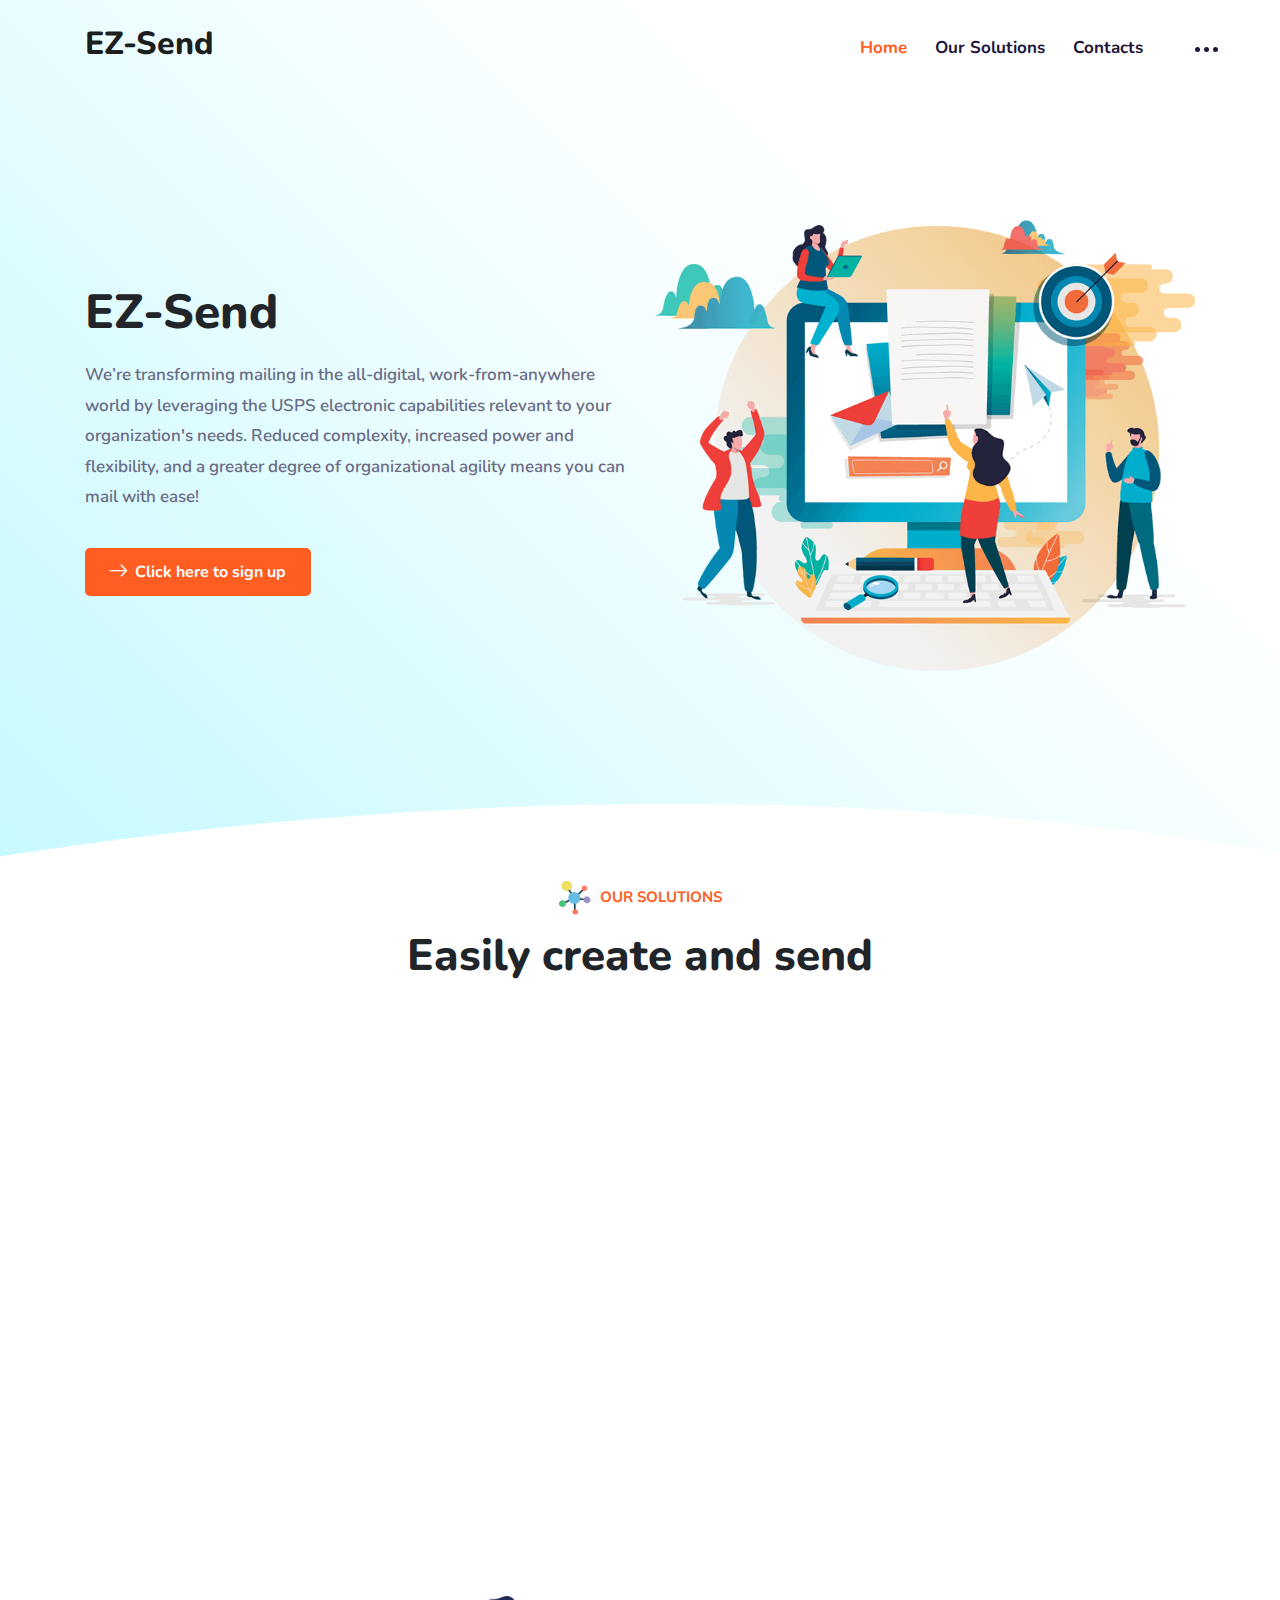
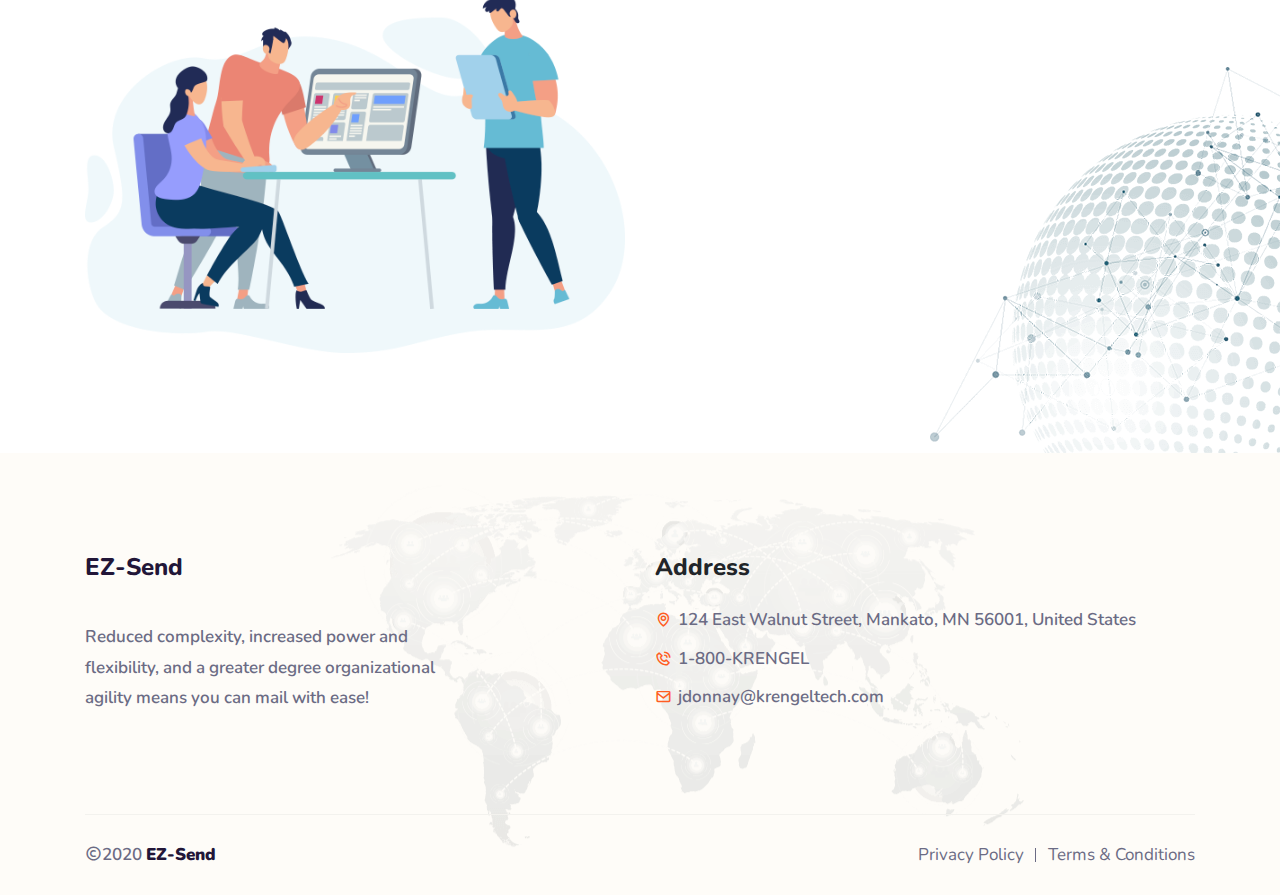
==== index.html @ e2d55f9f "init" ====
<!doctype html>
<html lang="zxx">
    <head>
        <!-- Required meta tags -->
        <meta charset="utf-8">
        <meta name="viewport" content="width=device-width, initial-scale=1, shrink-to-fit=no">

        <!-- Links of CSS files -->
        <link rel="stylesheet" href="assets/css/bootstrap.min.css">
        <link rel="stylesheet" href="assets/css/animate.min.css">
        <link rel="stylesheet" href="assets/css/boxicons.min.css">
        <link rel="stylesheet" href="assets/css/flaticon.css">
        <link rel="stylesheet" href="assets/css/nice-select.min.css">
        <link rel="stylesheet" href="assets/css/rangeSlider.min.css">
        <link rel="stylesheet" href="assets/css/fancybox.min.css">
        <link rel="stylesheet" href="assets/css/meanmenu.min.css">
        <link rel="stylesheet" href="assets/css/owl.carousel.min.css">
        <link rel="stylesheet" href="assets/css/magnific-popup.min.css">
        <link rel="stylesheet" href="assets/css/style.css">
        <link rel="stylesheet" href="assets/css/responsive.css">

        <title>Tracer - IT Startup Templates Collection</title>

        <link rel="icon" type="image/png" href="assets/img/favicon.png">
    </head>
    <body>

        <!-- Start Preloader Area -->
        <div class="preloader">
            <div class="loader">
                <div class="sbl-half-circle-spin">
                    <div></div>
                </div>
            </div>
        </div>
        <!-- End Preloader Area -->

        <!-- Start Navbar Area -->
        <div class="navbar-area">
            <div class="tracer-responsive-nav">
                <div class="container">
                    <div class="tracer-responsive-menu">
                        <div class="logo">
                            <a href="index.html">
                                <h2>EZ-Send</h2>
                            </a>
                        </div>
                    </div>
                </div>
            </div>

            <div class="tracer-nav">
                <div class="container">
                    <nav class="navbar navbar-expand-md navbar-light">
                        <a class="navbar-brand" href="index.html">
                            <h2>EZ-Send</h2>
                        </a>

                        <div class="collapse navbar-collapse mean-menu">
                            <ul class="navbar-nav">
                                <li class="nav-item"><a href="#" class="nav-link active">Home</a>
                                </li>

                                <li class="nav-item"><a href="#solutions" class="nav-link">Our Solutions</a>
                                </li>

                                <li class="nav-item"><a href="#contacts" class="nav-link">Contacts</a>
                                </li>
                            </ul>

                            <div class="others-option d-flex align-items-center">
                                <div class="option-item">
                                    <a href="contact.html" class="default-btn"><i class="flaticon-right"></i>Get Started<span></span></a>
                                </div>
                            </div>
                        </div>
                    </nav>
                </div>
            </div>

            <div class="others-option-for-responsive">
                <div class="container">
                    <div class="dot-menu">
                        <div class="inner">
                            <div class="circle circle-one"></div>
                            <div class="circle circle-two"></div>
                            <div class="circle circle-three"></div>
                        </div>
                    </div>
                    
                    <div class="container">
                        <div class="option-inner">
                            <div class="others-option">
                                <div class="option-item">
                                    <a href="contact.html" class="default-btn"><i class="flaticon-right"></i>Get Started<span></span></a>
                                </div>
                            </div>
                        </div>
                    </div>
                </div>
            </div>
        </div>
        <!-- End Navbar Area -->

        <!-- Start Main Banner Area -->
        <div class="it-services-banner">
            <div class="container">
                <div class="row align-items-center">
                    <div class="col-lg-6 col-md-12">
                        <div class="main-banner-content">
                            <h1 class="wow fadeInLeft" data-wow-delay="00ms" data-wow-duration="1000ms">EZ-Send</h1>
                            <p class="wow fadeInLeft" data-wow-delay="100ms" data-wow-duration="1000ms">We’re transforming mailing in the all-digital, work-from-anywhere world by leveraging the USPS electronic capabilities relevant to your organization's needs. Reduced complexity, increased power and flexibility, and a greater degree of organizational agility means you can mail with ease!
                            </p>
                            <div class="btn-box">
                                <a href="contact.html" class="default-btn wow fadeInRight" data-wow-delay="200ms" data-wow-duration="1000ms"><i class="flaticon-right"></i>Click here to sign up<span></span></a>
                            </div>
                        </div>
                    </div>

                    <div class="col-lg-6 col-md-12">
                        <div class="main-banner-image wow fadeInUp" data-wow-delay="00ms" data-wow-duration="1000ms" data-speed="0.06" data-revert="true">
                            <img src="assets/img/banner-img1.png" alt="image">
                        </div>
                    </div>
                </div>
            </div>
        </div>
        <!-- End Main Banner Area -->

        <!-- Start Solutions Area -->
        <section class="solutions-area pb-70">
            <div class="container">
                <div class="section-title">
                    <span class="sub-title"><img src="assets/img/star-icon.png" alt="image"> Our Solutions</span>
                    <h2 id="solutions">Easily create and send<span class="overlay"></span></h2>
                </div>

                <div class="row">
                    <div class="col-lg-4 col-md-6 col-sm-6">
                        <div class="single-solutions-box wow fadeInUp" data-wow-delay="00ms" data-wow-duration="1500ms">
                            <div class="icon">
                                <i class="flaticon-rocket"></i>
                            </div>
                            <h3>First Class Letters</h3>
                            <p>Lorem ipsum dolor sit amet, consectetur adipiscing elit, sed do eiusmod tempor incididunt ut labore et.</p>
                        </div>
                    </div>

                    <div class="col-lg-4 col-md-6 col-sm-6">
                        <div class="single-solutions-box wow fadeInUp" data-wow-delay="100ms" data-wow-duration="1500ms">
                            <div class="icon">
                                <i class="flaticon-laptop"></i>
                            </div>
                            <h3>Certified Mail</h3>
                            <p>Lorem ipsum dolor sit amet, consectetur adipiscing elit, sed do eiusmod tempor incididunt ut labore et.</p>
                        </div>
                    </div>

                    <div class="col-lg-4 col-md-6 col-sm-6 offset-lg-0 offset-sm-3 offset-md-3">
                        <div class="single-solutions-box wow fadeInUp" data-wow-delay="200ms" data-wow-duration="1500ms">
                            <div class="icon">
                                <i class="flaticon-money"></i>
                            </div>
                            <h3>Priority Mail</h3>
                            <p>Lorem ipsum dolor sit amet, consectetur adipiscing elit, sed do eiusmod tempor incididunt ut labore et.</p>
                        </div>
                    </div>
                </div>
            </div>
        </section>
        <!-- End Solutions Area -->

        <!-- Start Project Start Area -->
        <section class="project-start-area ptb-100">
            <div class="container">
                <div class="row align-items-center">
                    <div class="col-lg-6 col-md-12">
                        <div class="project-start-image">
                            <img src="assets/img/project-start1.png" data-speed="0.06" data-revert="true" alt="image">
                        </div>
                    </div>

                    <div class="col-lg-6 col-md-12">
                        <div class="project-start-content">
                            <h2 class="wow fadeInUp" data-wow-delay="00ms" data-wow-duration="1500ms">We Like to Start Your Project With Us</h2>
                            <p class="wow fadeInUp" data-wow-delay="100ms" data-wow-duration="1500ms">Lorem ipsum dolor sit amet, consectetur adipiscing elit, sed do eiusmod tempor incididunt ut labore et dolore magna.</p>
                            <a href="contact.html" class="default-btn wow fadeInUp" data-wow-delay="200ms" data-wow-duration="1500ms"><i class="flaticon-web"></i>Get Started<span></span></a>
                        </div>
                    </div>
                </div>
            </div>

            <div class="circle-shape1"><img src="assets/img/shape/circle-shape1.png" alt="image"></div>
        </section>
        <!-- End Project Start Area -->

        <!-- Start Footer Area -->
        <footer class="footer-area bg-color">
            <div class="container">
                <div class="row">
                    <div class="col-lg-4 col-md-6 col-sm-6">
                        <div class="single-footer-widget">
                            <a href="index.html" class="logo">
                                <h3>EZ-Send</h3>
                            </a>
                            <p>Reduced complexity, increased power and flexibility, and a greater degree organizational agility means you can mail with ease!</p>
                        </div>
                    </div>

                    <div class="col-lg-6 offset-lg-2 col-md-6 col-sm-6">
                        <div class="single-footer-widget" id="contacts">
                            <h3>Address</h3>
                            <ul class="footer-contact-info">
                                <li><i class='bx bx-map'></i>124 East Walnut Street, Mankato, MN 56001, United States</li>
                                <li><i class='bx bx-phone-call'></i><a href="tel:18005736435">1-800-KRENGEL</a></li>
                                <li><i class='bx bx-envelope'></i><a href="mailto:jdonnay@krengeltech.com">jdonnay@krengeltech.com</a></li>
                            </ul>
                        </div>
                    </div>
                </div>

                <div class="footer-bottom-area">
                    <div class="row align-items-center">
                        <div class="col-lg-6 col-md-6">
                            <p><i class='bx bx-copyright'></i>2020 <strong>EZ-Send</strong></p>
                        </div>

                        <div class="col-lg-6 col-md-6">
                            <ul>
                                <li><a href="#">Privacy Policy</a></li>
                                <li><a href="#">Terms & Conditions</a></li>
                            </ul>
                        </div>
                    </div>
                </div>
            </div>

            <div class="footer-map"><img src="assets/img/footer-map.png" alt="image"></div>
        </footer>
        <!-- End Footer Area -->

        <div class="go-top"><i class="flaticon-up"></i></div>

        <!-- Links of JS files -->
        <script src="assets/js/jquery.min.js"></script>
        <script src="assets/js/popper.min.js"></script>
        <script src="assets/js/bootstrap.min.js"></script>
        <script src="assets/js/owl.carousel.min.js"></script>
        <script src="assets/js/magnific-popup.min.js"></script>
        <script src="assets/js/tilt.jquery.min.js"></script>
        <script src="assets/js/meanmenu.min.js"></script>
        <script src="assets/js/nice-select.min.js"></script>
        <script src="assets/js/rangeSlider.min.js"></script>
        <script src="assets/js/sticky-sidebar.min.js"></script>
        <script src="assets/js/fancybox.min.js"></script>
        <script src="assets/js/isotope.pkgd.min.js"></script>
        <script src="assets/js/TweenMax.min.js"></script>
        <script src="assets/js/ScrollMagic.min.js"></script>
        <script src="assets/js/animation.gsap.min.js"></script>
        <script src="assets/js/debug.addIndicators.min.js"></script>
        <script src="assets/js/wow.min.js"></script>
        <script src="assets/js/form-validator.min.js"></script>
        <script src="assets/js/contact-form-script.js"></script>
        <script src="assets/js/ajaxchimp.min.js"></script>
        <script src="assets/js/main.js"></script>
    </body>
</html>
---- assets/css/flaticon.css ----
/*
Flaticon icon font: Flaticon
*/
@font-face {
	font-family: "Flaticon";
	src: url("../../assets/fonts/Flaticon.eot");
	src: url("../../assets/fonts/Flaticon.eot?#iefix") format("embedded-opentype"),
	url("../../assets/fonts/Flaticon.woff2") format("woff2"),
	url("../../assets/fonts/Flaticon.woff") format("woff"),
	url("../../assets/fonts/Flaticon.ttf") format("truetype"),
	url("../../assets/fonts/Flaticon.svg#Flaticon") format("svg");
	font-weight: normal;
	font-style: normal;
}
@media screen and (-webkit-min-device-pixel-ratio:0) {
	@font-face {
		font-family: "Flaticon";
		src: url("../../assets/fonts/Flaticon.svg#Flaticon") format("svg");
	}
}
[class^="flaticon-"]:before, [class*=" flaticon-"]:before,
[class^="flaticon-"]:after, [class*=" flaticon-"]:after {   
	font-family: Flaticon;
	font-style: normal;
}

.flaticon-user:before { content: "\f100"; }
.flaticon-right:before { content: "\f101"; }
.flaticon-refresh:before { content: "\f102"; }
.flaticon-left:before { content: "\f103"; }
.flaticon-right-1:before { content: "\f104"; }
.flaticon-left-1:before { content: "\f105"; }
.flaticon-right-quote:before { content: "\f106"; }
.flaticon-left-quote:before { content: "\f107"; }
.flaticon-calendar:before { content: "\f108"; }
.flaticon-rocket:before { content: "\f109"; }
.flaticon-laptop:before { content: "\f10a"; }
.flaticon-money:before { content: "\f10b"; }
.flaticon-google-play:before { content: "\f10c"; }
.flaticon-loupe:before { content: "\f10d"; }
.flaticon-up:before { content: "\f10e"; }
.flaticon-tick:before { content: "\f10f"; }
.flaticon-agendas:before { content: "\f110"; }
.flaticon-team:before { content: "\f111"; }
.flaticon-factory:before { content: "\f112"; }
.flaticon-hospital:before { content: "\f113"; }
.flaticon-tracking:before { content: "\f114"; }
.flaticon-investment:before { content: "\f115"; }
.flaticon-house:before { content: "\f116"; }
.flaticon-order:before { content: "\f117"; }
.flaticon-family-insurance:before { content: "\f118"; }
.flaticon-bitcoin:before { content: "\f119"; }
.flaticon-segmentation:before { content: "\f11a"; }
.flaticon-analytics:before { content: "\f11b"; }
.flaticon-settings:before { content: "\f11c"; }
.flaticon-analysis:before { content: "\f11d"; }
.flaticon-structure:before { content: "\f11e"; }
.flaticon-idea:before { content: "\f11f"; }
.flaticon-earth-day:before { content: "\f120"; }
.flaticon-history:before { content: "\f121"; }
.flaticon-shopping-basket:before { content: "\f122"; }
.flaticon-price-tag:before { content: "\f123"; }
.flaticon-teacher:before { content: "\f124"; }
.flaticon-stopwatch:before { content: "\f125"; }
.flaticon-distance-education:before { content: "\f126"; }
.flaticon-web:before { content: "\f127"; }
.flaticon-open-padlock:before { content: "\f128"; }
.flaticon-share:before { content: "\f129"; }
.flaticon-notebook:before { content: "\f12a"; }
.flaticon-lock:before { content: "\f12b"; }
.flaticon-book:before { content: "\f12c"; }
.flaticon-shopping-cart:before { content: "\f12d"; }
.flaticon-view:before { content: "\f12e"; }
---- assets/css/rangeSlider.min.css ----
/*
!Ion.RangeSlider, 2.3.0, Â© Denis Ineshin, 2010 - 2018, IonDen.com, Build date: 2018-12-12 00:07:25
*/
.irs{position:relative;display:block;-webkit-touch-callout:none;-webkit-user-select:none;-khtml-user-select:none;-moz-user-select:none;-ms-user-select:none;user-select:none;font-size:12px;font-family:Arial,sans-serif}.irs-line{position:relative;display:block;overflow:hidden;outline:none !important}.irs-bar{position:absolute;display:block;left:0;width:0}.irs-shadow{position:absolute;display:none;left:0;width:0}.irs-handle{position:absolute;display:block;box-sizing:border-box;cursor:default;z-index:1}.irs-handle.type_last{z-index:2}.irs-min,.irs-max{position:absolute;display:block;cursor:default}.irs-min{left:0}.irs-max{right:0}.irs-from,.irs-to,.irs-single{position:absolute;display:block;top:0;left:0;cursor:default;white-space:nowrap}.irs-grid{position:absolute;display:none;bottom:0;left:0;width:100%;height:20px}.irs-with-grid .irs-grid{display:block}.irs-grid-pol{position:absolute;top:0;left:0;width:1px;height:8px;background:#000}.irs-grid-pol.small{height:4px}.irs-grid-text{position:absolute;bottom:0;left:0;white-space:nowrap;text-align:center;font-size:9px;line-height:9px;padding:0 3px;color:#000}.irs-disable-mask{position:absolute;display:block;top:0;left:-1%;width:102%;height:100%;cursor:default;background:rgba(0,0,0,0);z-index:2}.lt-ie9 .irs-disable-mask{background:#000;filter:alpha(opacity=0);cursor:not-allowed}.irs-disabled{opacity:.4}.irs-hidden-input{position:absolute !important;display:block !important;top:0 !important;left:0 !important;width:0 !important;height:0 !important;font-size:0 !important;line-height:0 !important;padding:0 !important;margin:0 !important;overflow:hidden;outline:none !important;z-index:-9999 !important;background:none !important;border-style:solid !important;border-color:transparent !important}.irs--flat{height:40px}.irs--flat.irs-with-grid{height:60px}.irs--flat .irs-line{top:25px;height:12px;background-color:#e1e4e9;border-radius:4px}.irs--flat .irs-bar{top:25px;height:12px;background-color:#ed5565}.irs--flat .irs-bar--single{border-radius:4px 0 0 4px}.irs--flat .irs-shadow{height:1px;bottom:16px;background-color:#e1e4e9}.irs--flat .irs-handle{top:22px;width:16px;height:18px;background-color:transparent}.irs--flat .irs-handle>i:first-child{position:absolute;display:block;top:0;left:50%;width:2px;height:100%;margin-left:-1px;background-color:#da4453}.irs--flat .irs-handle.state_hover>i:first-child,.irs--flat .irs-handle:hover>i:first-child{background-color:#a43540}.irs--flat .irs-min,.irs--flat .irs-max{top:0;padding:1px 3px;color:#999;font-size:10px;line-height:1.333;text-shadow:none;background-color:#e1e4e9;border-radius:4px}.irs--flat .irs-from,.irs--flat .irs-to,.irs--flat .irs-single{color:white;font-size:10px;line-height:1.333;text-shadow:none;padding:1px 5px;background-color:#ed5565;border-radius:4px}.irs--flat .irs-from:before,.irs--flat .irs-to:before,.irs--flat .irs-single:before{position:absolute;display:block;content:"";bottom:-6px;left:50%;width:0;height:0;margin-left:-3px;overflow:hidden;border:3px solid transparent;border-top-color:#ed5565}.irs--flat .irs-grid-pol{background-color:#e1e4e9}.irs--flat .irs-grid-text{color:#999}.irs--big{height:55px}.irs--big.irs-with-grid{height:70px}.irs--big .irs-line{top:33px;height:12px;background-color:white;background:linear-gradient(to bottom, #ddd -50%, white 150%);border:1px solid #ccc;border-radius:12px}.irs--big .irs-bar{top:33px;height:12px;background-color:#92bce0;border:1px solid #428bca;background:linear-gradient(to bottom, #ffffff 0%, #428bca 30%, #b9d4ec 100%);box-shadow:inset 0 0 1px 1px rgba(255,255,255,0.5)}.irs--big .irs-bar--single{border-radius:12px 0 0 12px}.irs--big .irs-shadow{height:1px;bottom:16px;background-color:rgba(66,139,202,0.5)}.irs--big .irs-handle{top:25px;width:30px;height:30px;border:1px solid rgba(0,0,0,0.3);background-color:#cbcfd5;background:linear-gradient(to bottom, white 0%, #B4B9BE 30%, white 100%);box-shadow:1px 1px 2px rgba(0,0,0,0.2),inset 0 0 3px 1px white;border-radius:30px}.irs--big .irs-handle.state_hover,.irs--big .irs-handle:hover{border-color:rgba(0,0,0,0.45);background-color:#939ba7;background:linear-gradient(to bottom, white 0%, #919BA5 30%, white 100%)}.irs--big .irs-min,.irs--big .irs-max{top:0;padding:1px 5px;color:white;text-shadow:none;background-color:#9f9f9f;border-radius:3px}.irs--big .irs-from,.irs--big .irs-to,.irs--big .irs-single{color:white;text-shadow:none;padding:1px 5px;background-color:#428bca;background:linear-gradient(to bottom, #428bca 0%, #3071a9 100%);border-radius:3px}.irs--big .irs-grid-pol{background-color:#428bca}.irs--big .irs-grid-text{color:#428bca}.irs--modern{height:55px}.irs--modern.irs-with-grid{height:55px}.irs--modern .irs-line{top:25px;height:5px;background-color:#d1d6e0;background:linear-gradient(to bottom, #e0e4ea 0%, #d1d6e0 100%);border:1px solid #a3adc1;border-bottom-width:0;border-radius:5px}.irs--modern .irs-bar{top:25px;height:5px;background:#20b426;background:linear-gradient(to bottom, #20b426 0%, #18891d 100%)}.irs--modern .irs-bar--single{border-radius:5px 0 0 5px}.irs--modern .irs-shadow{height:1px;bottom:21px;background-color:rgba(209,214,224,0.5)}.irs--modern .irs-handle{top:37px;width:12px;height:13px;border:1px solid #a3adc1;border-top-width:0;box-shadow:1px 1px 1px rgba(0,0,0,0.1);border-radius:0 0 3px 3px}.irs--modern .irs-handle>i:nth-child(1){position:absolute;display:block;top:-4px;left:1px;width:6px;height:6px;border:1px solid #a3adc1;background:white;transform:rotate(45deg)}.irs--modern .irs-handle>i:nth-child(2){position:absolute;display:block;box-sizing:border-box;top:0;left:0;width:10px;height:12px;background:#e9e6e6;background:linear-gradient(to bottom, white 0%, #e9e6e6 100%);border-radius:0 0 3px 3px}.irs--modern .irs-handle>i:nth-child(3){position:absolute;display:block;box-sizing:border-box;top:3px;left:3px;width:4px;height:5px;border-left:1px solid #a3adc1;border-right:1px solid #a3adc1}.irs--modern .irs-handle.state_hover,.irs--modern .irs-handle:hover{border-color:#7685a2;background:#c3c7cd;background:linear-gradient(to bottom, #ffffff 0%, #919ba5 30%, #ffffff 100%)}.irs--modern .irs-handle.state_hover>i:nth-child(1),.irs--modern .irs-handle:hover>i:nth-child(1){border-color:#7685a2}.irs--modern .irs-handle.state_hover>i:nth-child(3),.irs--modern .irs-handle:hover>i:nth-child(3){border-color:#48536a}.irs--modern .irs-min,.irs--modern .irs-max{top:0;font-size:10px;line-height:1.333;text-shadow:none;padding:1px 5px;color:white;background-color:#d1d6e0;border-radius:5px}.irs--modern .irs-from,.irs--modern .irs-to,.irs--modern .irs-single{font-size:10px;line-height:1.333;text-shadow:none;padding:1px 5px;background-color:#20b426;color:white;border-radius:5px}.irs--modern .irs-from:before,.irs--modern .irs-to:before,.irs--modern .irs-single:before{position:absolute;display:block;content:"";bottom:-6px;left:50%;width:0;height:0;margin-left:-3px;overflow:hidden;border:3px solid transparent;border-top-color:#20b426}.irs--modern .irs-grid{height:25px}.irs--modern .irs-grid-pol{background-color:#dedede}.irs--modern .irs-grid-text{color:silver;font-size:13px}.irs--sharp{height:50px;font-size:12px;line-height:1}.irs--sharp.irs-with-grid{height:57px}.irs--sharp .irs-line{top:30px;height:2px;background-color:black;border-radius:2px}.irs--sharp .irs-bar{top:30px;height:2px;background-color:#ee22fa}.irs--sharp .irs-bar--single{border-radius:2px 0 0 2px}.irs--sharp .irs-shadow{height:1px;bottom:21px;background-color:rgba(0,0,0,0.5)}.irs--sharp .irs-handle{top:25px;width:10px;height:10px;background-color:#a804b2}.irs--sharp .irs-handle>i:first-child{position:absolute;display:block;top:100%;left:0;width:0;height:0;border:5px solid transparent;border-top-color:#a804b2}.irs--sharp .irs-handle.state_hover,.irs--sharp .irs-handle:hover{background-color:black}.irs--sharp .irs-handle.state_hover>i:first-child,.irs--sharp .irs-handle:hover>i:first-child{border-top-color:black}.irs--sharp .irs-min,.irs--sharp .irs-max{color:white;font-size:14px;line-height:1;top:0;padding:3px 4px;opacity:.4;background-color:#a804b2;border-radius:2px}.irs--sharp .irs-from,.irs--sharp .irs-to,.irs--sharp .irs-single{font-size:14px;line-height:1;text-shadow:none;padding:3px 4px;background-color:#a804b2;color:white;border-radius:2px}.irs--sharp .irs-from:before,.irs--sharp .irs-to:before,.irs--sharp .irs-single:before{position:absolute;display:block;content:"";bottom:-6px;left:50%;width:0;height:0;margin-left:-3px;overflow:hidden;border:3px solid transparent;border-top-color:#a804b2}.irs--sharp .irs-grid{height:25px}.irs--sharp .irs-grid-pol{background-color:#dedede}.irs--sharp .irs-grid-text{color:silver;font-size:13px}.irs--round{height:50px}.irs--round.irs-with-grid{height:65px}.irs--round .irs-line{top:36px;height:4px;background-color:#dee4ec;border-radius:4px}.irs--round .irs-bar{top:36px;height:4px;background-color:#006cfa}.irs--round .irs-bar--single{border-radius:4px 0 0 4px}.irs--round .irs-shadow{height:4px;bottom:21px;background-color:rgba(222,228,236,0.5)}.irs--round .irs-handle{top:26px;width:24px;height:24px;border:4px solid #006cfa;background-color:white;border-radius:24px;box-shadow:0 1px 3px rgba(0,0,255,0.3)}.irs--round .irs-handle.state_hover,.irs--round .irs-handle:hover{background-color:#f0f6ff}.irs--round .irs-min,.irs--round .irs-max{color:#333;font-size:14px;line-height:1;top:0;padding:3px 5px;background-color:rgba(0,0,0,0.1);border-radius:4px}.irs--round .irs-from,.irs--round .irs-to,.irs--round .irs-single{font-size:14px;line-height:1;text-shadow:none;padding:3px 5px;background-color:#006cfa;color:white;border-radius:4px}.irs--round .irs-from:before,.irs--round .irs-to:before,.irs--round .irs-single:before{position:absolute;display:block;content:"";bottom:-6px;left:50%;width:0;height:0;margin-left:-3px;overflow:hidden;border:3px solid transparent;border-top-color:#006cfa}.irs--round .irs-grid{height:25px}.irs--round .irs-grid-pol{background-color:#dedede}.irs--round .irs-grid-text{color:silver;font-size:13px}.irs--square{height:50px}.irs--square.irs-with-grid{height:60px}.irs--square .irs-line{top:31px;height:4px;background-color:#dedede}.irs--square .irs-bar{top:31px;height:4px;background-color:black}.irs--square .irs-shadow{height:2px;bottom:21px;background-color:#dedede}.irs--square .irs-handle{top:25px;width:16px;height:16px;border:3px solid black;background-color:white;-webkit-transform:rotate(45deg);-ms-transform:rotate(45deg);transform:rotate(45deg)}.irs--square .irs-handle.state_hover,.irs--square .irs-handle:hover{background-color:#f0f6ff}.irs--square .irs-min,.irs--square .irs-max{color:#333;font-size:14px;line-height:1;top:0;padding:3px 5px;background-color:rgba(0,0,0,0.1)}.irs--square .irs-from,.irs--square .irs-to,.irs--square .irs-single{font-size:14px;line-height:1;text-shadow:none;padding:3px 5px;background-color:black;color:white}.irs--square .irs-grid{height:25px}.irs--square .irs-grid-pol{background-color:#dedede}.irs--square .irs-grid-text{color:silver;font-size:11px}.irs--flat .irs-handle {cursor: e-resize;}
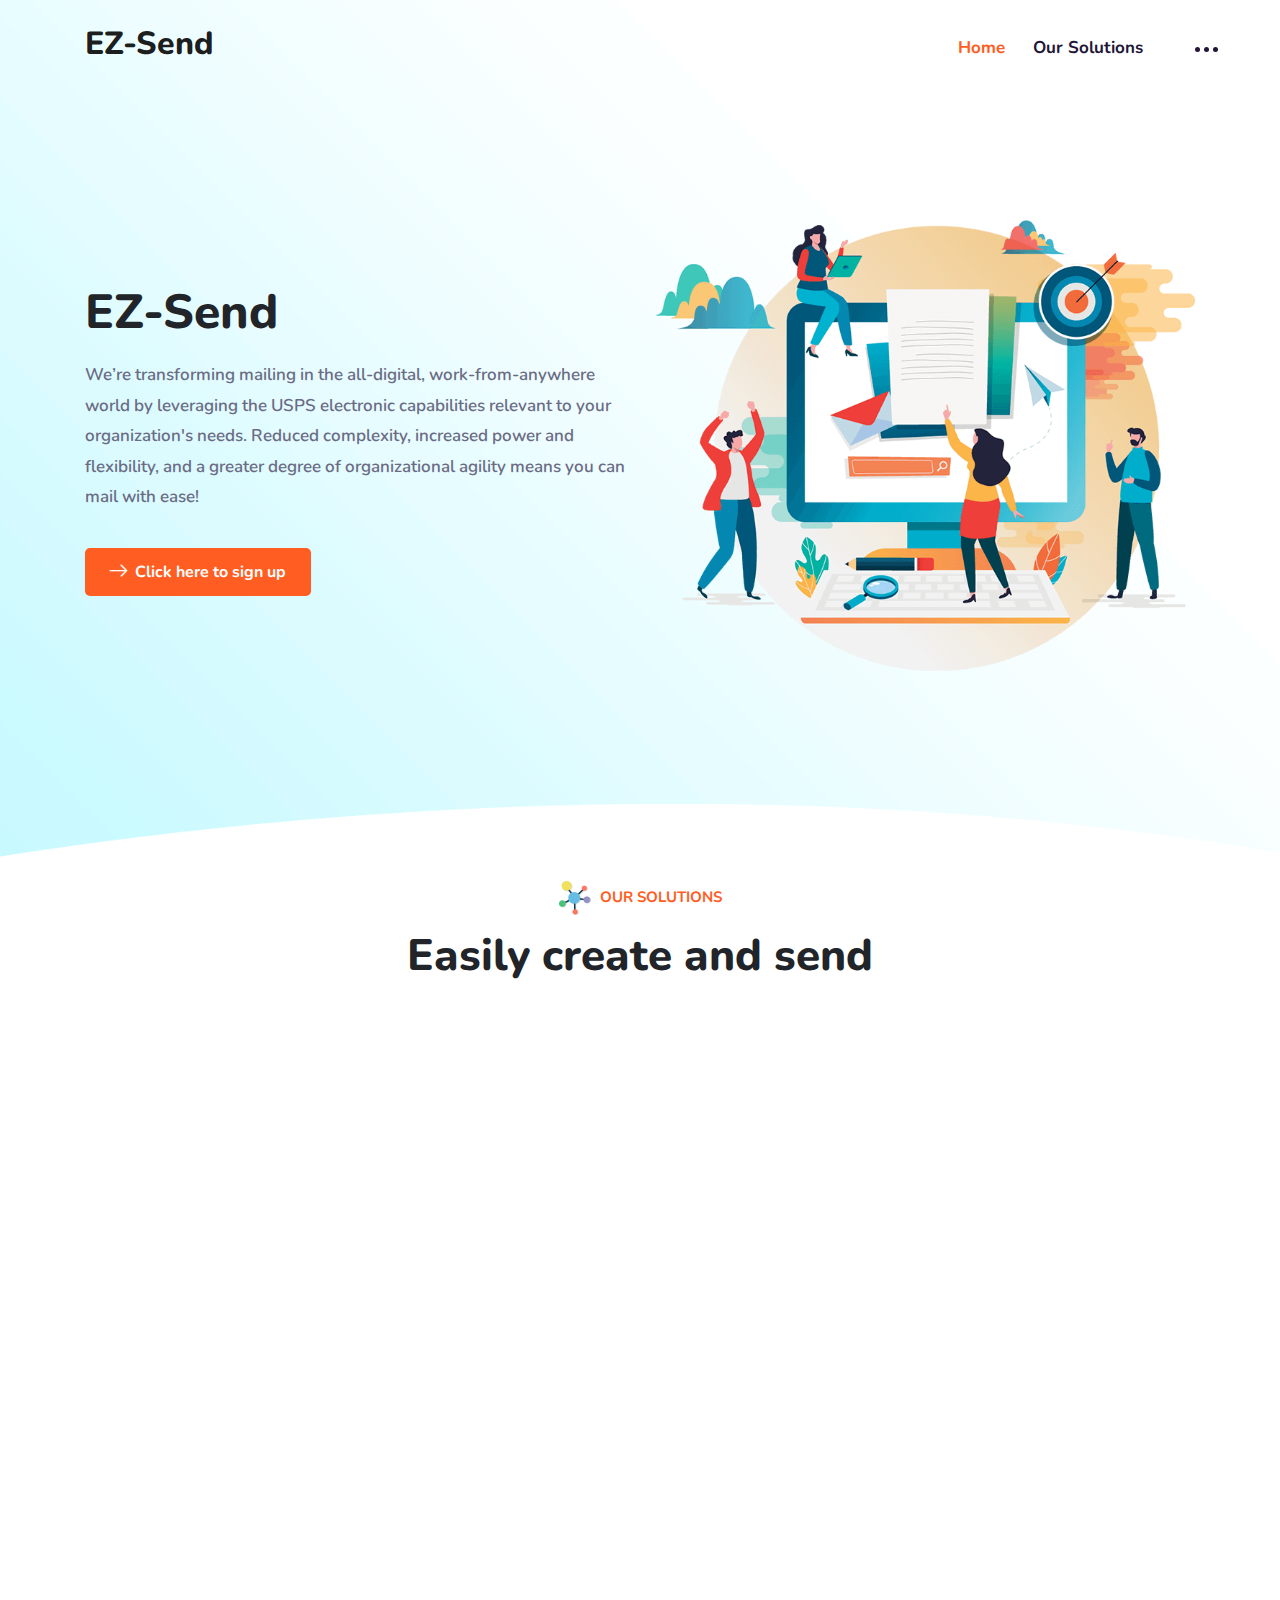
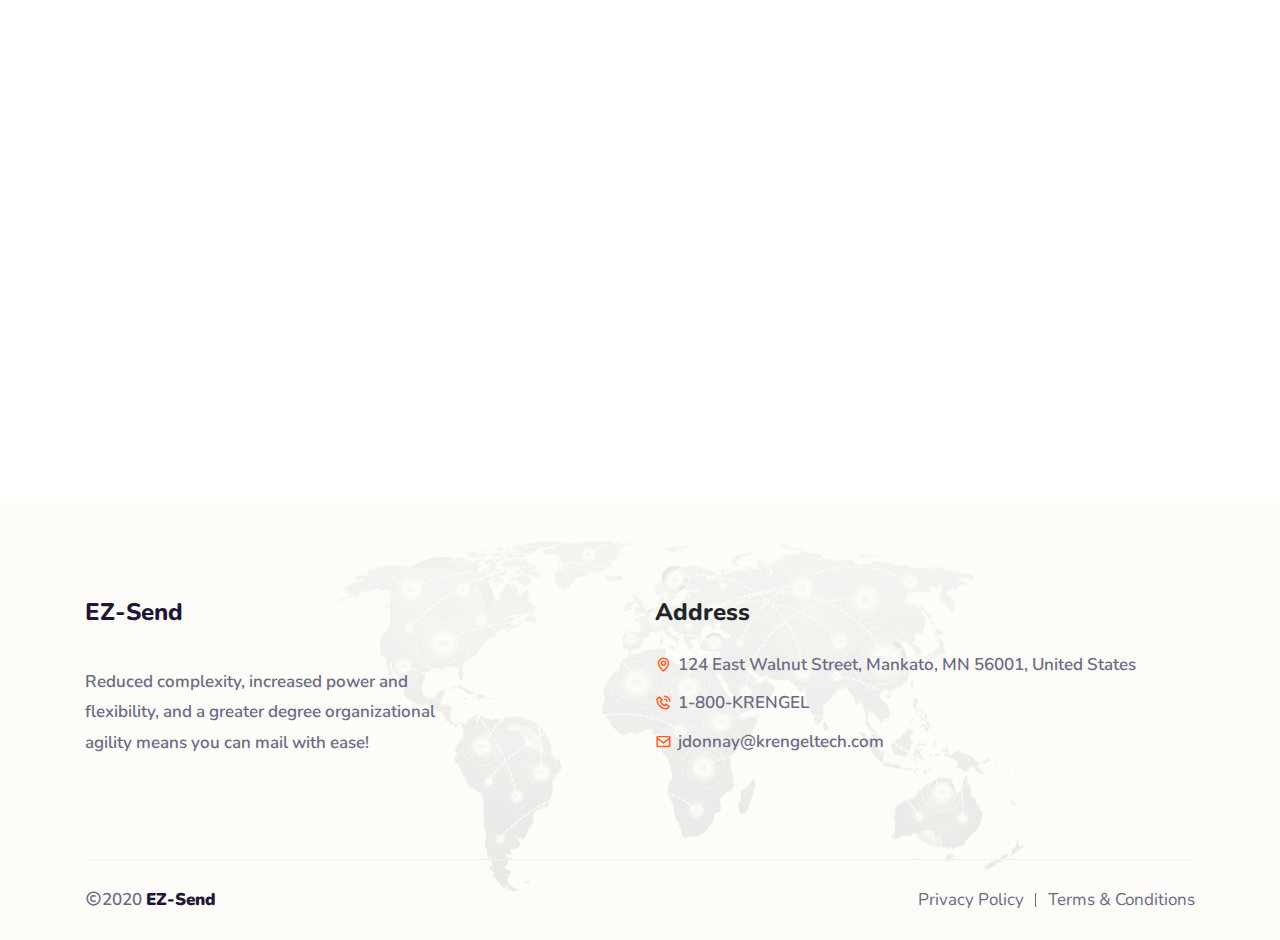
==== commit 46d07110: "Landing page update" ====
--- a/index.html
+++ b/index.html
@@ -10,6 +10,7 @@
         <link rel="stylesheet" href="assets/css/animate.min.css">
         <link rel="stylesheet" href="assets/css/boxicons.min.css">
         <link rel="stylesheet" href="assets/css/flaticon.css">
+        <link rel="stylesheet" href="assets/css/flaticon2.css">
         <link rel="stylesheet" href="assets/css/nice-select.min.css">
         <link rel="stylesheet" href="assets/css/rangeSlider.min.css">
         <link rel="stylesheet" href="assets/css/fancybox.min.css">
@@ -18,8 +19,9 @@
         <link rel="stylesheet" href="assets/css/magnific-popup.min.css">
         <link rel="stylesheet" href="assets/css/style.css">
         <link rel="stylesheet" href="assets/css/responsive.css">
-
-        <title>Tracer - IT Startup Templates Collection</title>
+        <link rel="stylesheet" href="assets/css/custom.css">
+
+        <title>EZ-Send</title>
 
         <link rel="icon" type="image/png" href="assets/img/favicon.png">
     </head>
@@ -62,9 +64,6 @@
                                 </li>
 
                                 <li class="nav-item"><a href="#solutions" class="nav-link">Our Solutions</a>
-                                </li>
-
-                                <li class="nav-item"><a href="#contacts" class="nav-link">Contacts</a>
                                 </li>
                             </ul>
 
@@ -136,63 +135,49 @@
                 </div>
 
                 <div class="row">
-                    <div class="col-lg-4 col-md-6 col-sm-6">
+                    <div class="col-lg-6 col-md-6 col-sm-12">
                         <div class="single-solutions-box wow fadeInUp" data-wow-delay="00ms" data-wow-duration="1500ms">
                             <div class="icon">
                                 <i class="flaticon-rocket"></i>
                             </div>
-                            <h3>First Class Letters</h3>
-                            <p>Lorem ipsum dolor sit amet, consectetur adipiscing elit, sed do eiusmod tempor incididunt ut labore et.</p>
-                        </div>
-                    </div>
-
-                    <div class="col-lg-4 col-md-6 col-sm-6">
+                            <h3>First Class Letters & Flats</h3>
+                            <p>The most popular and economical way to send letters & flats up to 13 oz. Combined with EZ print postage, you can complete your daily tasks more efficiently, and with ease!</p>
+                        </div>
+                    </div>
+
+                    <div class="col-lg-6 col-md-6 col-sm-12">
                         <div class="single-solutions-box wow fadeInUp" data-wow-delay="100ms" data-wow-duration="1500ms">
                             <div class="icon">
-                                <i class="flaticon-laptop"></i>
+                                <i class="flaticon2-stamp"></i>
                             </div>
                             <h3>Certified Mail</h3>
-                            <p>Lorem ipsum dolor sit amet, consectetur adipiscing elit, sed do eiusmod tempor incididunt ut labore et.</p>
-                        </div>
-                    </div>
-
-                    <div class="col-lg-4 col-md-6 col-sm-6 offset-lg-0 offset-sm-3 offset-md-3">
+                            <p>Preparing Certified Mail, tracking it through the mail stream and accessing your digital archive of signature files has never been easier! EZ-Certifed empowers you to complete your preparation of Certified Mail with Electronic Return Receipt as efficiently as possible. All you need to do is provide the recipient's name and address and we’ll do the rest!</p>
+                        </div>
+                    </div>
+
+                    <div class="col-lg-6 col-md-6 col-sm-12">
                         <div class="single-solutions-box wow fadeInUp" data-wow-delay="200ms" data-wow-duration="1500ms">
                             <div class="icon">
-                                <i class="flaticon-money"></i>
-                            </div>
-                            <h3>Priority Mail</h3>
-                            <p>Lorem ipsum dolor sit amet, consectetur adipiscing elit, sed do eiusmod tempor incididunt ut labore et.</p>
+                                <i class="flaticon2-mail-send"></i>
+                            </div>
+                            <h3>Mail It For Me</h3>
+                            <p>Eliminate time spent preparing and sending mail with EZ-Mail It for Me service so you can focus on other business critical tasks. With Mail It For Me we'll compile your banner page with certified mail barcode and associated document(s), apply document intelligence for fast and accurate document processing, fold and insert your mailing into USPS complaint certified mail envelopes, and take your mailings to the post office using USPS paperwork, ensuring USPS acceptance and clear chain of custody with an accompanying audit trail.</p>
+                        </div>
+                    </div>
+
+                    <div class="col-lg-6 col-md-6 col-sm-12">
+                        <div class="single-solutions-box wow fadeInUp" data-wow-delay="200ms" data-wow-duration="1500ms">
+                            <div class="icon">
+                                <i class="flaticon2-transfer"></i>
+                            </div>
+                            <h3>Digital Mail</h3>
+                            <p>With a majority of businesses going to a hybrid or fully remote work model, EZ-Digital Mail provides a really simple way to provide access to that mail for those employees working from a remote location. Digital Mail converts physical mail into digital form and ensures that the right recipients receive the right content quickly, efficiently and in a secure manner, ensuring a high level of business continuity.</p>
                         </div>
                     </div>
                 </div>
             </div>
         </section>
         <!-- End Solutions Area -->
-
-        <!-- Start Project Start Area -->
-        <section class="project-start-area ptb-100">
-            <div class="container">
-                <div class="row align-items-center">
-                    <div class="col-lg-6 col-md-12">
-                        <div class="project-start-image">
-                            <img src="assets/img/project-start1.png" data-speed="0.06" data-revert="true" alt="image">
-                        </div>
-                    </div>
-
-                    <div class="col-lg-6 col-md-12">
-                        <div class="project-start-content">
-                            <h2 class="wow fadeInUp" data-wow-delay="00ms" data-wow-duration="1500ms">We Like to Start Your Project With Us</h2>
-                            <p class="wow fadeInUp" data-wow-delay="100ms" data-wow-duration="1500ms">Lorem ipsum dolor sit amet, consectetur adipiscing elit, sed do eiusmod tempor incididunt ut labore et dolore magna.</p>
-                            <a href="contact.html" class="default-btn wow fadeInUp" data-wow-delay="200ms" data-wow-duration="1500ms"><i class="flaticon-web"></i>Get Started<span></span></a>
-                        </div>
-                    </div>
-                </div>
-            </div>
-
-            <div class="circle-shape1"><img src="assets/img/shape/circle-shape1.png" alt="image"></div>
-        </section>
-        <!-- End Project Start Area -->
 
         <!-- Start Footer Area -->
         <footer class="footer-area bg-color">
--- a/assets/css/flaticon2.css
+++ b/assets/css/flaticon2.css
@@ -0,0 +1,77 @@
+/*
+Flaticon icon font: Flaticon
+*/
+@font-face {
+    font-family: "Flaticon2";
+    src: url("../../assets/fonts/Flaticon2.eot");
+    src: url("../../assets/fonts/Flaticon2.eot?#iefix") format("embedded-opentype"),
+    url("../../assets/fonts/Flaticon2.woff") format("woff"),
+    url("../../assets/fonts/Flaticon2.ttf") format("truetype"),
+    url("../../assets/fonts/Flaticon2.svg#Flaticon") format("svg");
+    font-weight: normal;
+    font-style: normal;
+}
+
+@media screen and (-webkit-min-device-pixel-ratio:0) {
+    @font-face {
+        font-family: "Flaticon2";
+        src: url("../../assets/fonts/Flaticon2.svg#Flaticon") format("svg");
+    }
+}
+
+[class^="flaticon2-"]:before, [class*=" flaticon2-"]:before,
+[class^="flaticon2-"]:after, [class*=" flaticon2-"]:after {
+    font-family: Flaticon2;
+    font-style: normal;
+}
+
+.flaticon2-24-hours:before { content: "\f100"; }
+.flaticon2-airplane:before { content: "\f101"; }
+.flaticon2-balance:before { content: "\f102"; }
+.flaticon2-box:before { content: "\f103"; }
+.flaticon2-box-signals:before { content: "\f104"; }
+.flaticon2-boxes:before { content: "\f105"; }
+.flaticon2-card-blocked:before { content: "\f106"; }
+.flaticon2-card-check:before { content: "\f107"; }
+.flaticon2-carriage:before { content: "\f108"; }
+.flaticon2-check-list:before { content: "\f109"; }
+.flaticon2-clock:before { content: "\f10a"; }
+.flaticon2-coins:before { content: "\f10b"; }
+.flaticon2-compass:before { content: "\f10c"; }
+.flaticon2-conveyor:before { content: "\f10d"; }
+.flaticon2-crane:before { content: "\f10e"; }
+.flaticon2-credit-cards:before { content: "\f10f"; }
+.flaticon2-delivery-delay:before { content: "\f110"; }
+.flaticon2-delivery-man:before { content: "\f111"; }
+.flaticon2-delivery-truck:before { content: "\f112"; }
+.flaticon2-elevator:before { content: "\f113"; }
+.flaticon2-flag:before { content: "\f114"; }
+.flaticon2-fragile:before { content: "\f115"; }
+.flaticon2-keep-up:before { content: "\f116"; }
+.flaticon2-mail-send:before { content: "\f117"; }
+.flaticon2-mailbox:before { content: "\f118"; }
+.flaticon2-oil-barrel:before { content: "\f119"; }
+.flaticon2-open-box:before { content: "\f11a"; }
+.flaticon2-pack:before { content: "\f11b"; }
+.flaticon2-package:before { content: "\f11c"; }
+.flaticon2-parachute-box:before { content: "\f11d"; }
+.flaticon2-placeholder:before { content: "\f11e"; }
+.flaticon2-qr-code:before { content: "\f11f"; }
+.flaticon2-search-box:before { content: "\f120"; }
+.flaticon2-search-worldwide:before { content: "\f121"; }
+.flaticon2-ship:before { content: "\f122"; }
+.flaticon2-signs:before { content: "\f123"; }
+.flaticon2-stamp:before { content: "\f124"; }
+.flaticon2-switch:before { content: "\f125"; }
+.flaticon2-target:before { content: "\f126"; }
+.flaticon2-telephone:before { content: "\f127"; }
+.flaticon2-telephone-1:before { content: "\f128"; }
+.flaticon2-traffic-light:before { content: "\f129"; }
+.flaticon2-transfer:before { content: "\f12a"; }
+.flaticon2-trolley:before { content: "\f12b"; }
+.flaticon2-trolley-1:before { content: "\f12c"; }
+.flaticon2-truck:before { content: "\f12d"; }
+.flaticon2-truck-delay:before { content: "\f12e"; }
+.flaticon2-weight:before { content: "\f12f"; }
+.flaticon2-worldwide:before { content: "\f130"; }
+.flaticon2-worldwide-pin:before { content: "\f131"; }--- a/assets/css/custom.css
+++ b/assets/css/custom.css
@@ -0,0 +1,3 @@
+.solutions-area [class^="col-"] .wow {
+    height: calc(100% - 30px);
+}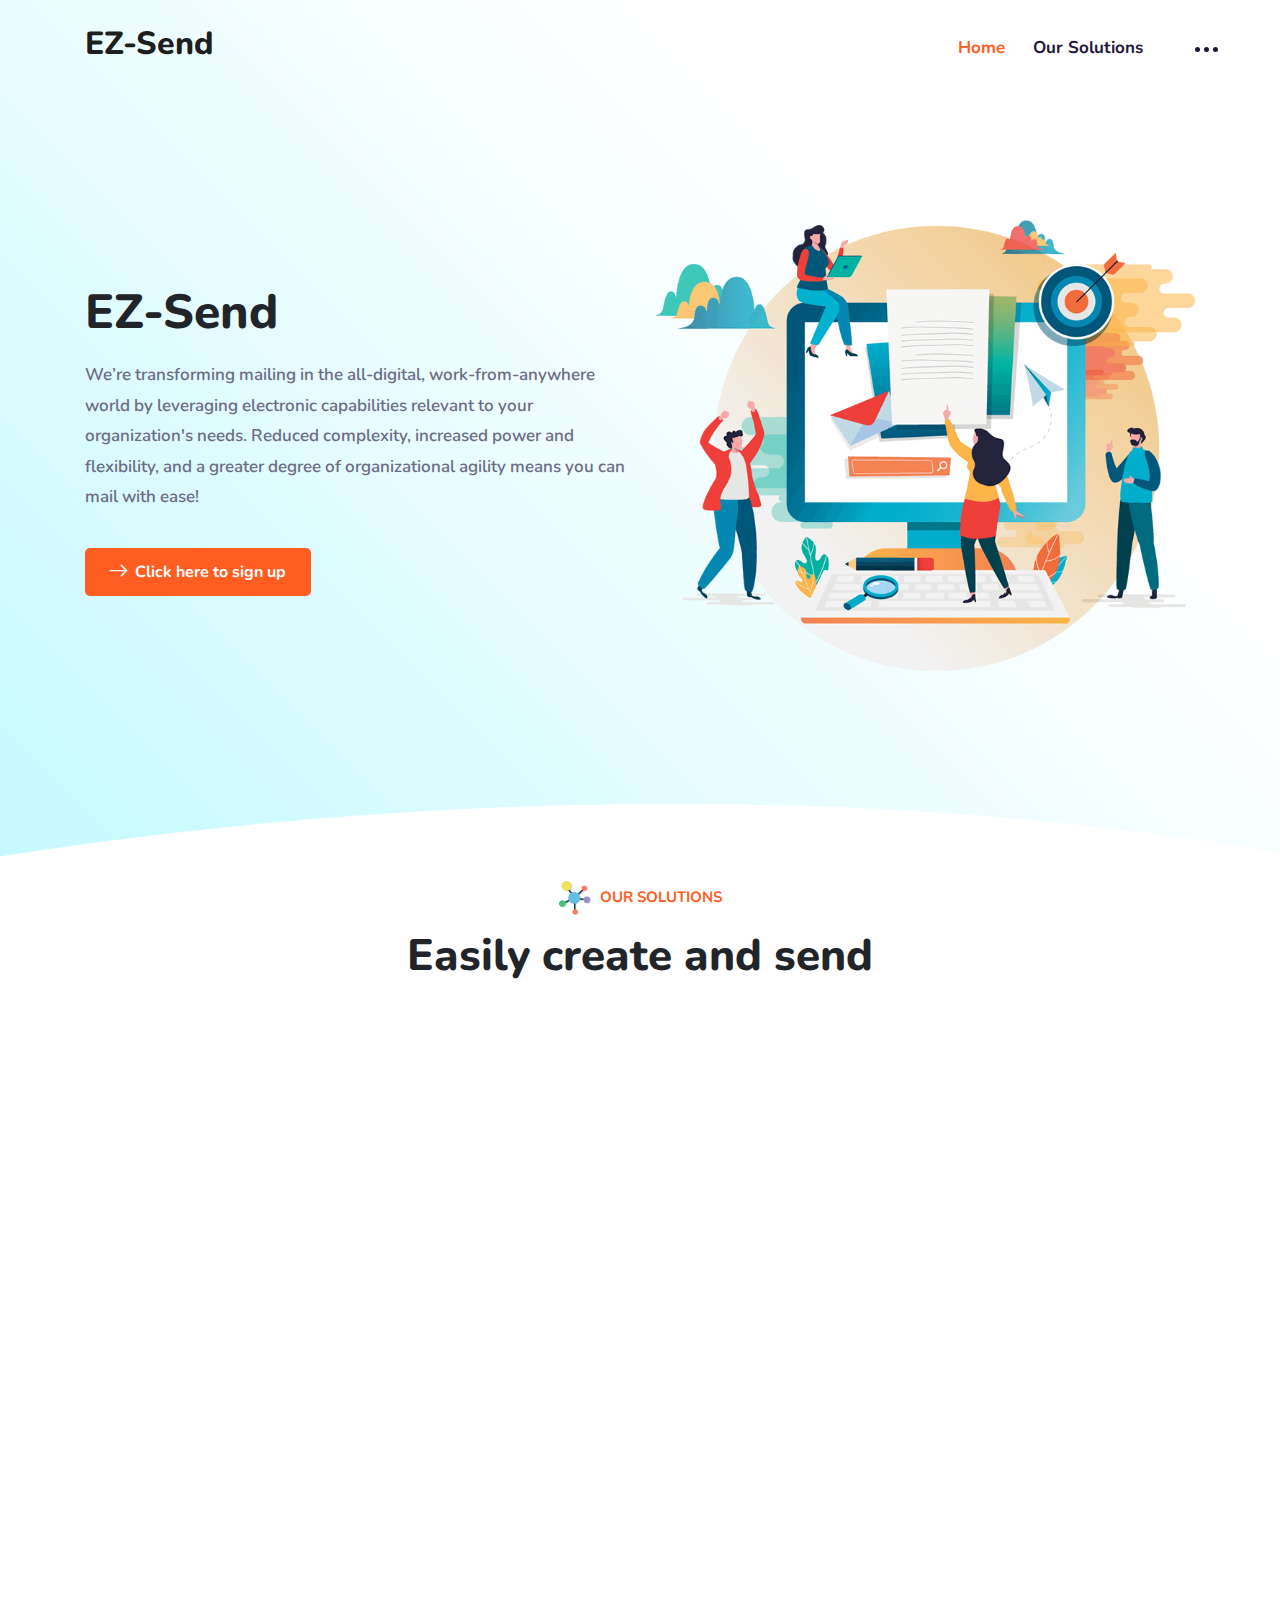
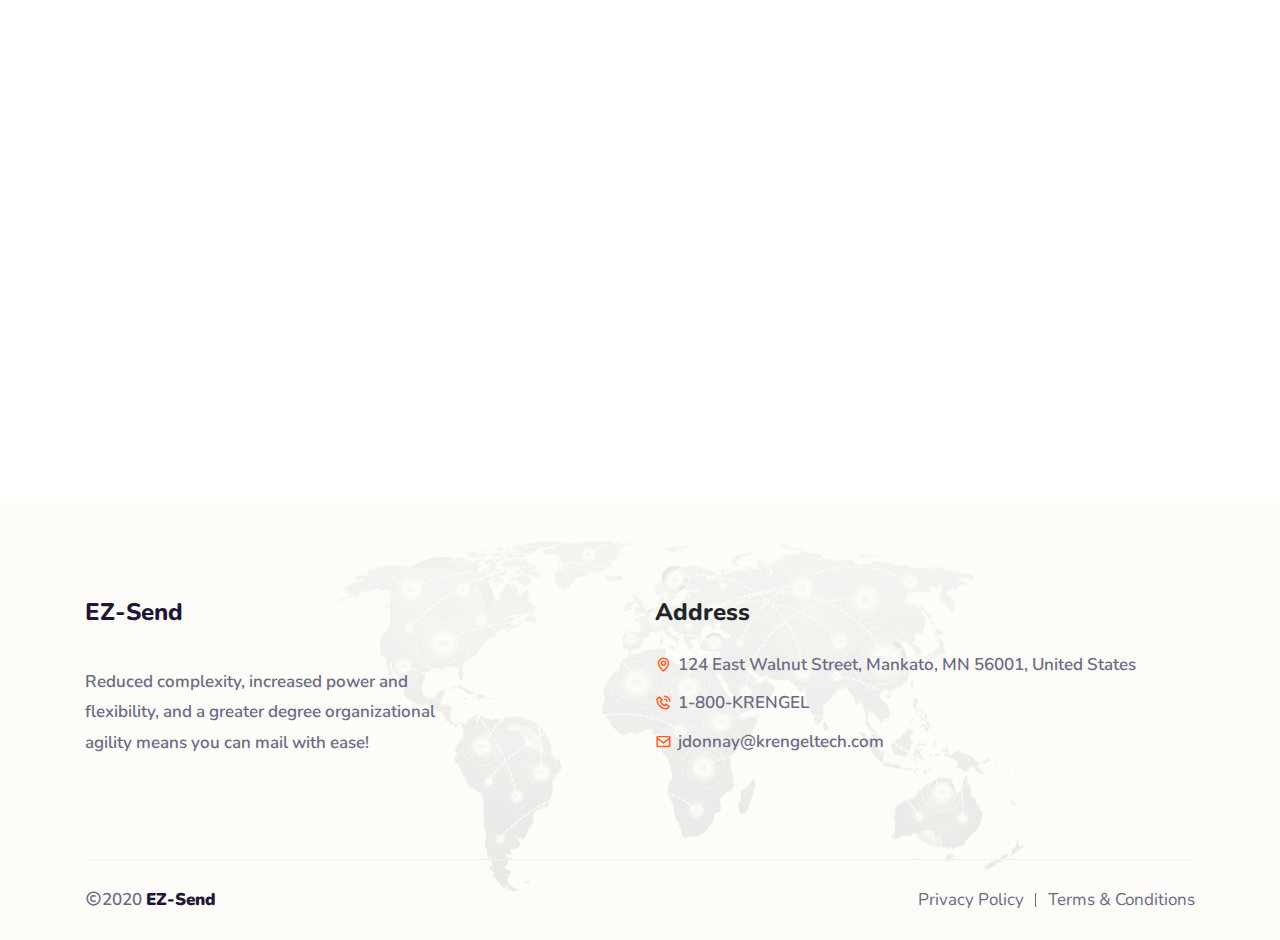
==== commit 8b9d97c4: "Remove USPS reference" ====
--- a/index.html
+++ b/index.html
@@ -108,7 +108,7 @@
                     <div class="col-lg-6 col-md-12">
                         <div class="main-banner-content">
                             <h1 class="wow fadeInLeft" data-wow-delay="00ms" data-wow-duration="1000ms">EZ-Send</h1>
-                            <p class="wow fadeInLeft" data-wow-delay="100ms" data-wow-duration="1000ms">We’re transforming mailing in the all-digital, work-from-anywhere world by leveraging the USPS electronic capabilities relevant to your organization's needs. Reduced complexity, increased power and flexibility, and a greater degree of organizational agility means you can mail with ease!
+                            <p class="wow fadeInLeft" data-wow-delay="100ms" data-wow-duration="1000ms">We’re transforming mailing in the all-digital, work-from-anywhere world by leveraging electronic capabilities relevant to your organization's needs. Reduced complexity, increased power and flexibility, and a greater degree of organizational agility means you can mail with ease!
                             </p>
                             <div class="btn-box">
                                 <a href="contact.html" class="default-btn wow fadeInRight" data-wow-delay="200ms" data-wow-duration="1000ms"><i class="flaticon-right"></i>Click here to sign up<span></span></a>
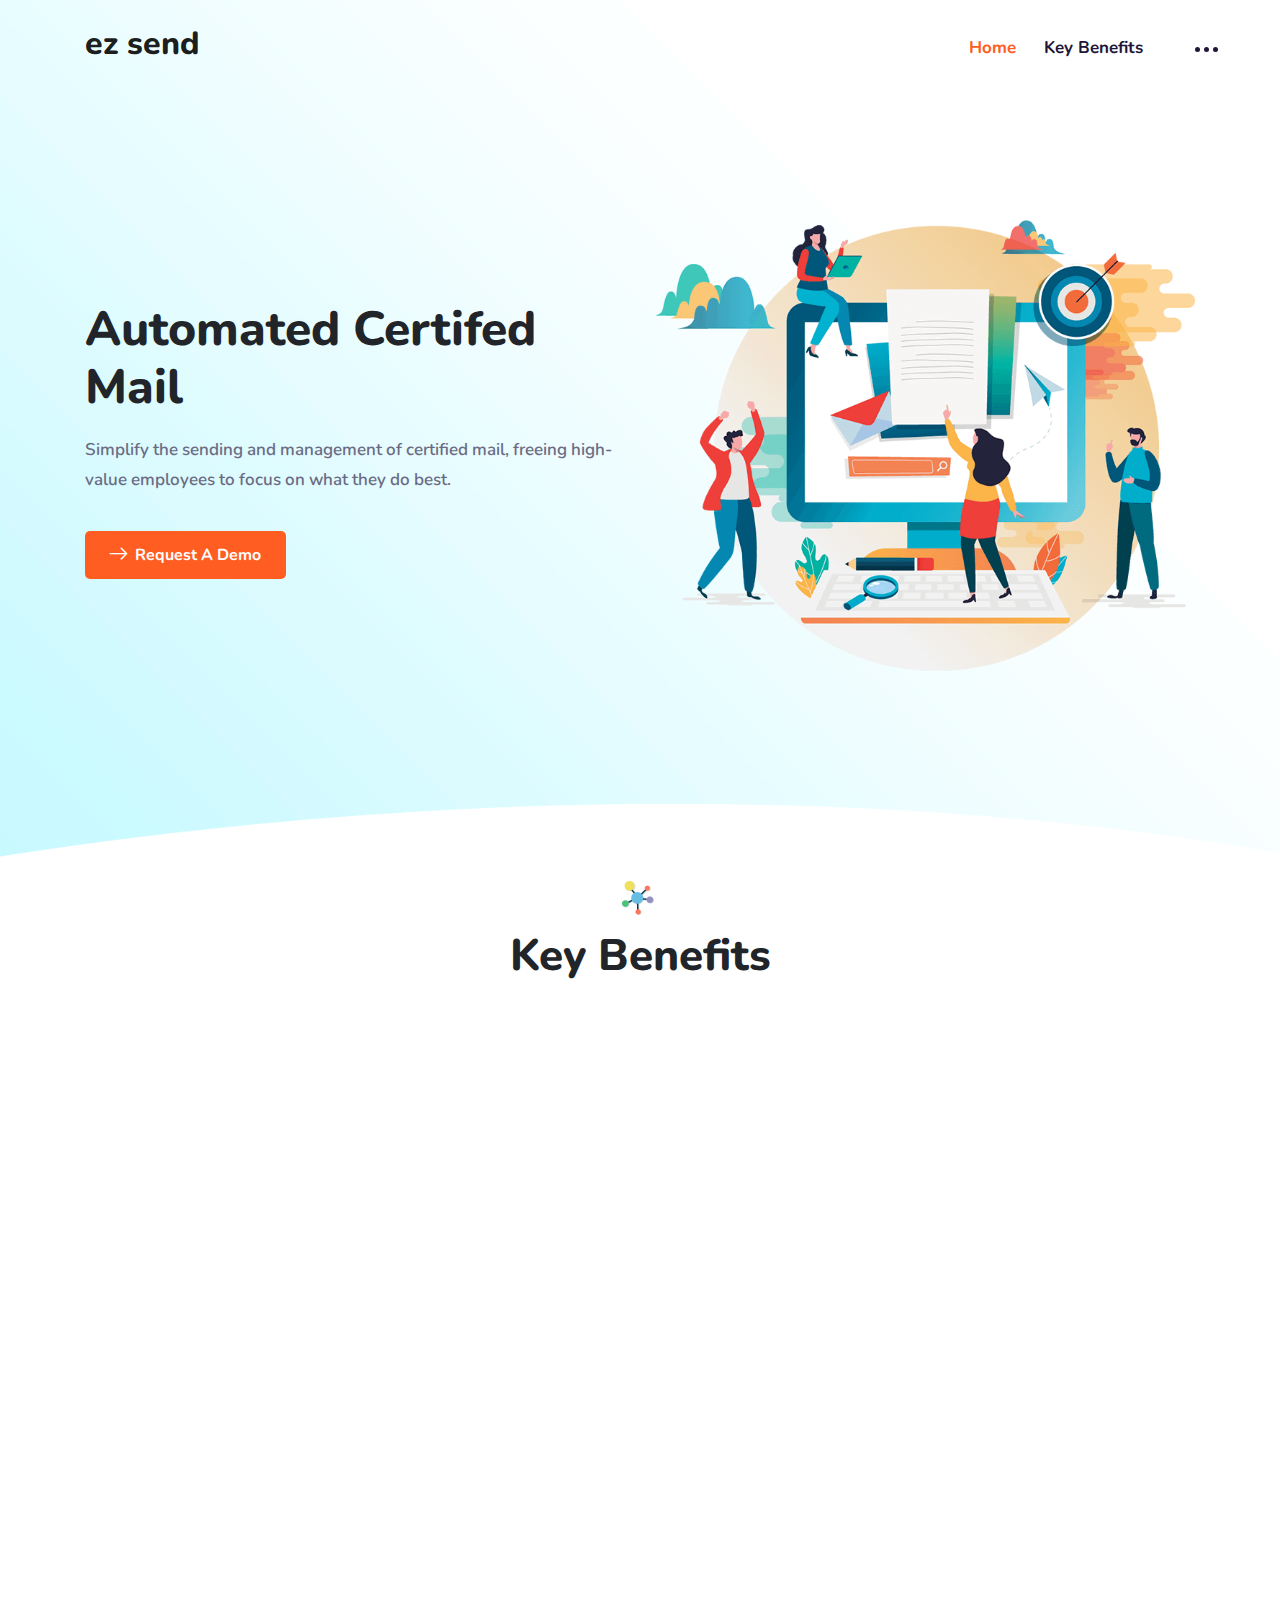
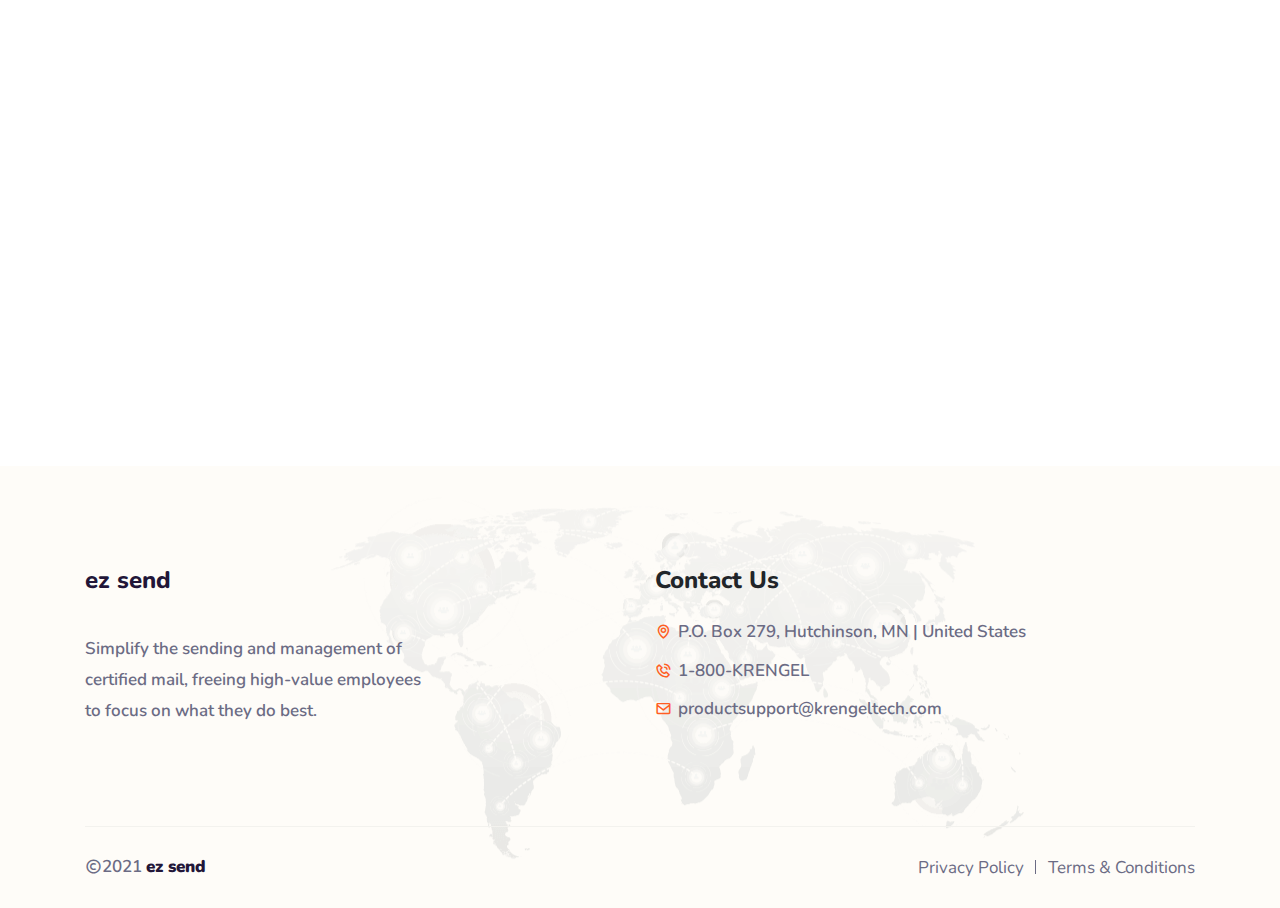
==== commit 69edcfe1: "Update index.html" ====
--- a/index.html
+++ b/index.html
@@ -21,7 +21,7 @@
         <link rel="stylesheet" href="assets/css/responsive.css">
         <link rel="stylesheet" href="assets/css/custom.css">
 
-        <title>EZ-Send</title>
+        <title>ez send</title>
 
         <link rel="icon" type="image/png" href="assets/img/favicon.png">
     </head>
@@ -44,7 +44,7 @@
                     <div class="tracer-responsive-menu">
                         <div class="logo">
                             <a href="index.html">
-                                <h2>EZ-Send</h2>
+                                <h2>ez send</h2>
                             </a>
                         </div>
                     </div>
@@ -55,7 +55,7 @@
                 <div class="container">
                     <nav class="navbar navbar-expand-md navbar-light">
                         <a class="navbar-brand" href="index.html">
-                            <h2>EZ-Send</h2>
+                            <h2>ez send</h2>
                         </a>
 
                         <div class="collapse navbar-collapse mean-menu">
@@ -63,13 +63,13 @@
                                 <li class="nav-item"><a href="#" class="nav-link active">Home</a>
                                 </li>
 
-                                <li class="nav-item"><a href="#solutions" class="nav-link">Our Solutions</a>
+                                <li class="nav-item"><a href="#solutions" class="nav-link">Key Benefits</a>
                                 </li>
                             </ul>
 
                             <div class="others-option d-flex align-items-center">
                                 <div class="option-item">
-                                    <a href="contact.html" class="default-btn"><i class="flaticon-right"></i>Get Started<span></span></a>
+                                    <a href="contact.html" class="default-btn"><i class="flaticon-right"></i>Request A Demo<span></span></a>
                                 </div>
                             </div>
                         </div>
@@ -91,7 +91,7 @@
                         <div class="option-inner">
                             <div class="others-option">
                                 <div class="option-item">
-                                    <a href="contact.html" class="default-btn"><i class="flaticon-right"></i>Get Started<span></span></a>
+                                    <a href="contact.html" class="default-btn"><i class="flaticon-right"></i>Request A Demo<span></span></a>
                                 </div>
                             </div>
                         </div>
@@ -107,11 +107,11 @@
                 <div class="row align-items-center">
                     <div class="col-lg-6 col-md-12">
                         <div class="main-banner-content">
-                            <h1 class="wow fadeInLeft" data-wow-delay="00ms" data-wow-duration="1000ms">EZ-Send</h1>
-                            <p class="wow fadeInLeft" data-wow-delay="100ms" data-wow-duration="1000ms">We’re transforming mailing in the all-digital, work-from-anywhere world by leveraging electronic capabilities relevant to your organization's needs. Reduced complexity, increased power and flexibility, and a greater degree of organizational agility means you can mail with ease!
+                            <h1 class="wow fadeInLeft" data-wow-delay="00ms" data-wow-duration="1000ms">Automated Certifed Mail</h1>
+                            <p class="wow fadeInLeft" data-wow-delay="100ms" data-wow-duration="1000ms">Simplify the sending and management of certified mail, freeing high-value employees to focus on what they do best.
                             </p>
                             <div class="btn-box">
-                                <a href="contact.html" class="default-btn wow fadeInRight" data-wow-delay="200ms" data-wow-duration="1000ms"><i class="flaticon-right"></i>Click here to sign up<span></span></a>
+                                <a href="contact.html" class="default-btn wow fadeInRight" data-wow-delay="200ms" data-wow-duration="1000ms"><i class="flaticon-right"></i>Request A Demo<span></span></a>
                             </div>
                         </div>
                     </div>
@@ -130,8 +130,8 @@
         <section class="solutions-area pb-70">
             <div class="container">
                 <div class="section-title">
-                    <span class="sub-title"><img src="assets/img/star-icon.png" alt="image"> Our Solutions</span>
-                    <h2 id="solutions">Easily create and send<span class="overlay"></span></h2>
+                    <span class="sub-title"><img src="assets/img/star-icon.png" alt="image"></span>
+                    <h2 id="solutions">Key Benefits<span class="overlay"></span></h2>
                 </div>
 
                 <div class="row">
@@ -140,8 +140,8 @@
                             <div class="icon">
                                 <i class="flaticon-rocket"></i>
                             </div>
-                            <h3>First Class Letters & Flats</h3>
-                            <p>The most popular and economical way to send letters & flats up to 13 oz. Combined with EZ print postage, you can complete your daily tasks more efficiently, and with ease!</p>
+                            <h3>Simplify the creation and management of Certified Mail</h3>
+                            <p>A structured process ensures each Certified Mail piece is created in accordance with the USPS requirements.  Each piece is tracked through the delivery process giving end users complete visibility to the entire chain of events.</p>
                         </div>
                     </div>
 
@@ -150,8 +150,8 @@
                             <div class="icon">
                                 <i class="flaticon2-stamp"></i>
                             </div>
-                            <h3>Certified Mail</h3>
-                            <p>Preparing Certified Mail, tracking it through the mail stream and accessing your digital archive of signature files has never been easier! EZ-Certifed empowers you to complete your preparation of Certified Mail with Electronic Return Receipt as efficiently as possible. All you need to do is provide the recipient's name and address and we’ll do the rest!</p>
+                            <h3>Single piece or Batch processing from anywhere</h3>
+                            <p>Hybrid work environments benefit from online Certified Mail processing by giving employees access to send and manage Certified Mail from anywhere, as long as they have an internet connection.  One off pieces or large batch files can be generated and managed simply through the wizard based user interface.</p>
                         </div>
                     </div>
 
@@ -160,8 +160,8 @@
                             <div class="icon">
                                 <i class="flaticon2-mail-send"></i>
                             </div>
-                            <h3>Mail It For Me</h3>
-                            <p>Eliminate time spent preparing and sending mail with EZ-Mail It for Me service so you can focus on other business critical tasks. With Mail It For Me we'll compile your banner page with certified mail barcode and associated document(s), apply document intelligence for fast and accurate document processing, fold and insert your mailing into USPS complaint certified mail envelopes, and take your mailings to the post office using USPS paperwork, ensuring USPS acceptance and clear chain of custody with an accompanying audit trail.</p>
+                            <h3>Alerts eliminate the gaps in the Certified Mail process</h3>
+                            <p>Through advanced intelligence and integrations, process alerts are triggered when a status is not complete.  This automated system ensures early notification and correction leading to total control over the Certified Mail process.</p>
                         </div>
                     </div>
 
@@ -170,8 +170,8 @@
                             <div class="icon">
                                 <i class="flaticon2-transfer"></i>
                             </div>
-                            <h3>Digital Mail</h3>
-                            <p>With a majority of businesses going to a hybrid or fully remote work model, EZ-Digital Mail provides a really simple way to provide access to that mail for those employees working from a remote location. Digital Mail converts physical mail into digital form and ensures that the right recipients receive the right content quickly, efficiently and in a secure manner, ensuring a high level of business continuity.</p>
+                            <h3>Cost</h3>
+                            <p>Our goal is to provide the highest value within the industry today.  We accomplish this by offering flexible-volume based pricing, options for all required supplies and an integrated audit service which ensures you only pay for the services that are delivered.  This combination means savings of 30% or more when compared to similar solutions on the market today.</p>
                         </div>
                     </div>
                 </div>
@@ -186,19 +186,19 @@
                     <div class="col-lg-4 col-md-6 col-sm-6">
                         <div class="single-footer-widget">
                             <a href="index.html" class="logo">
-                                <h3>EZ-Send</h3>
+                                <h3>ez send</h3>
                             </a>
-                            <p>Reduced complexity, increased power and flexibility, and a greater degree organizational agility means you can mail with ease!</p>
+                            <p>Simplify the sending and management of certified mail, freeing high-value employees to focus on what they do best.</p>
                         </div>
                     </div>
 
                     <div class="col-lg-6 offset-lg-2 col-md-6 col-sm-6">
                         <div class="single-footer-widget" id="contacts">
-                            <h3>Address</h3>
+                            <h3>Contact Us</h3>
                             <ul class="footer-contact-info">
-                                <li><i class='bx bx-map'></i>124 East Walnut Street, Mankato, MN 56001, United States</li>
+                                <li><i class='bx bx-map'></i>P.O. Box 279, Hutchinson, MN | United States</li>
                                 <li><i class='bx bx-phone-call'></i><a href="tel:18005736435">1-800-KRENGEL</a></li>
-                                <li><i class='bx bx-envelope'></i><a href="mailto:jdonnay@krengeltech.com">jdonnay@krengeltech.com</a></li>
+                                <li><i class='bx bx-envelope'></i><a href="mailto:productsupport@krengeltech.com">productsupport@krengeltech.com</a></li>
                             </ul>
                         </div>
                     </div>
@@ -207,13 +207,13 @@
                 <div class="footer-bottom-area">
                     <div class="row align-items-center">
                         <div class="col-lg-6 col-md-6">
-                            <p><i class='bx bx-copyright'></i>2020 <strong>EZ-Send</strong></p>
+                            <p><i class='bx bx-copyright'></i>2021 <strong>ez send</strong></p>
                         </div>
 
                         <div class="col-lg-6 col-md-6">
                             <ul>
-                                <li><a href="#">Privacy Policy</a></li>
-                                <li><a href="#">Terms & Conditions</a></li>
+                                <li><a href=>Privacy Policy</a></li>
+                                <li><a href=>Terms & Conditions</a></li>
                             </ul>
                         </div>
                     </div>
@@ -249,4 +249,4 @@
         <script src="assets/js/ajaxchimp.min.js"></script>
         <script src="assets/js/main.js"></script>
     </body>
-</html>+</html>
